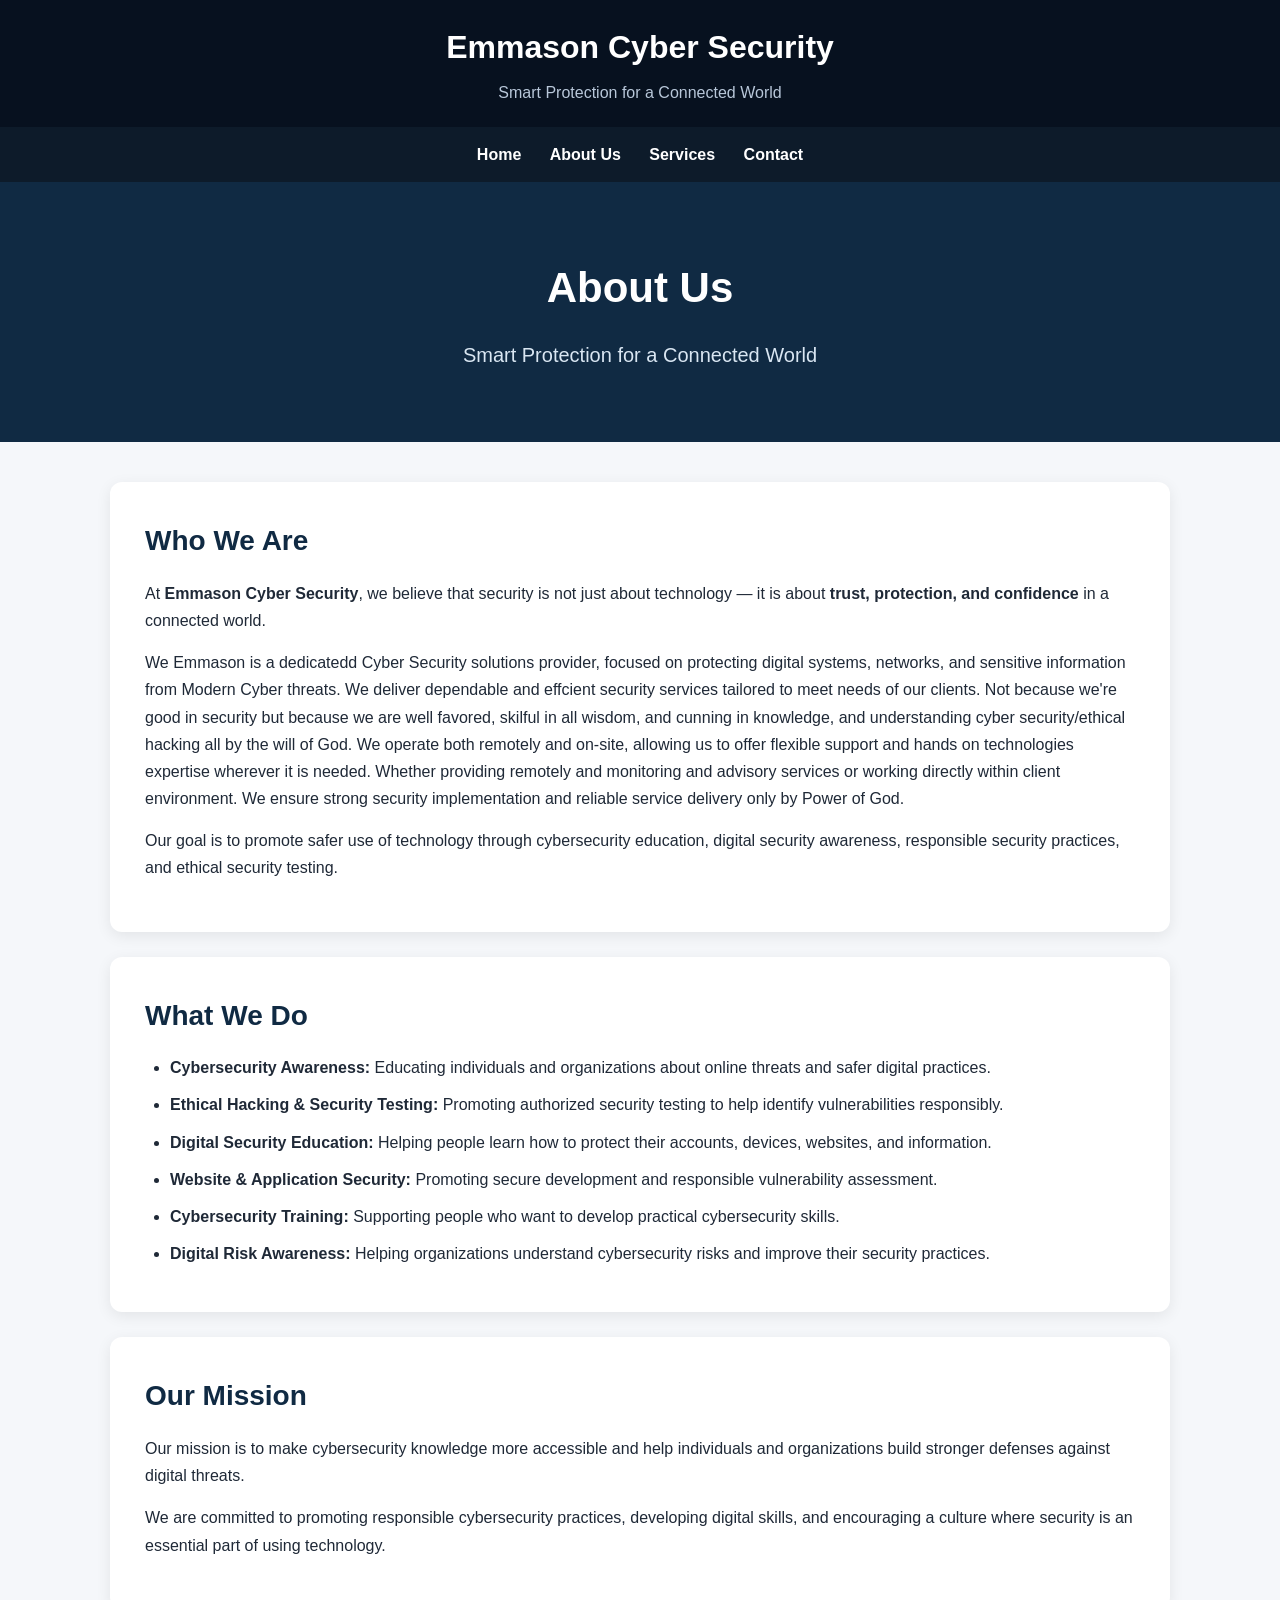
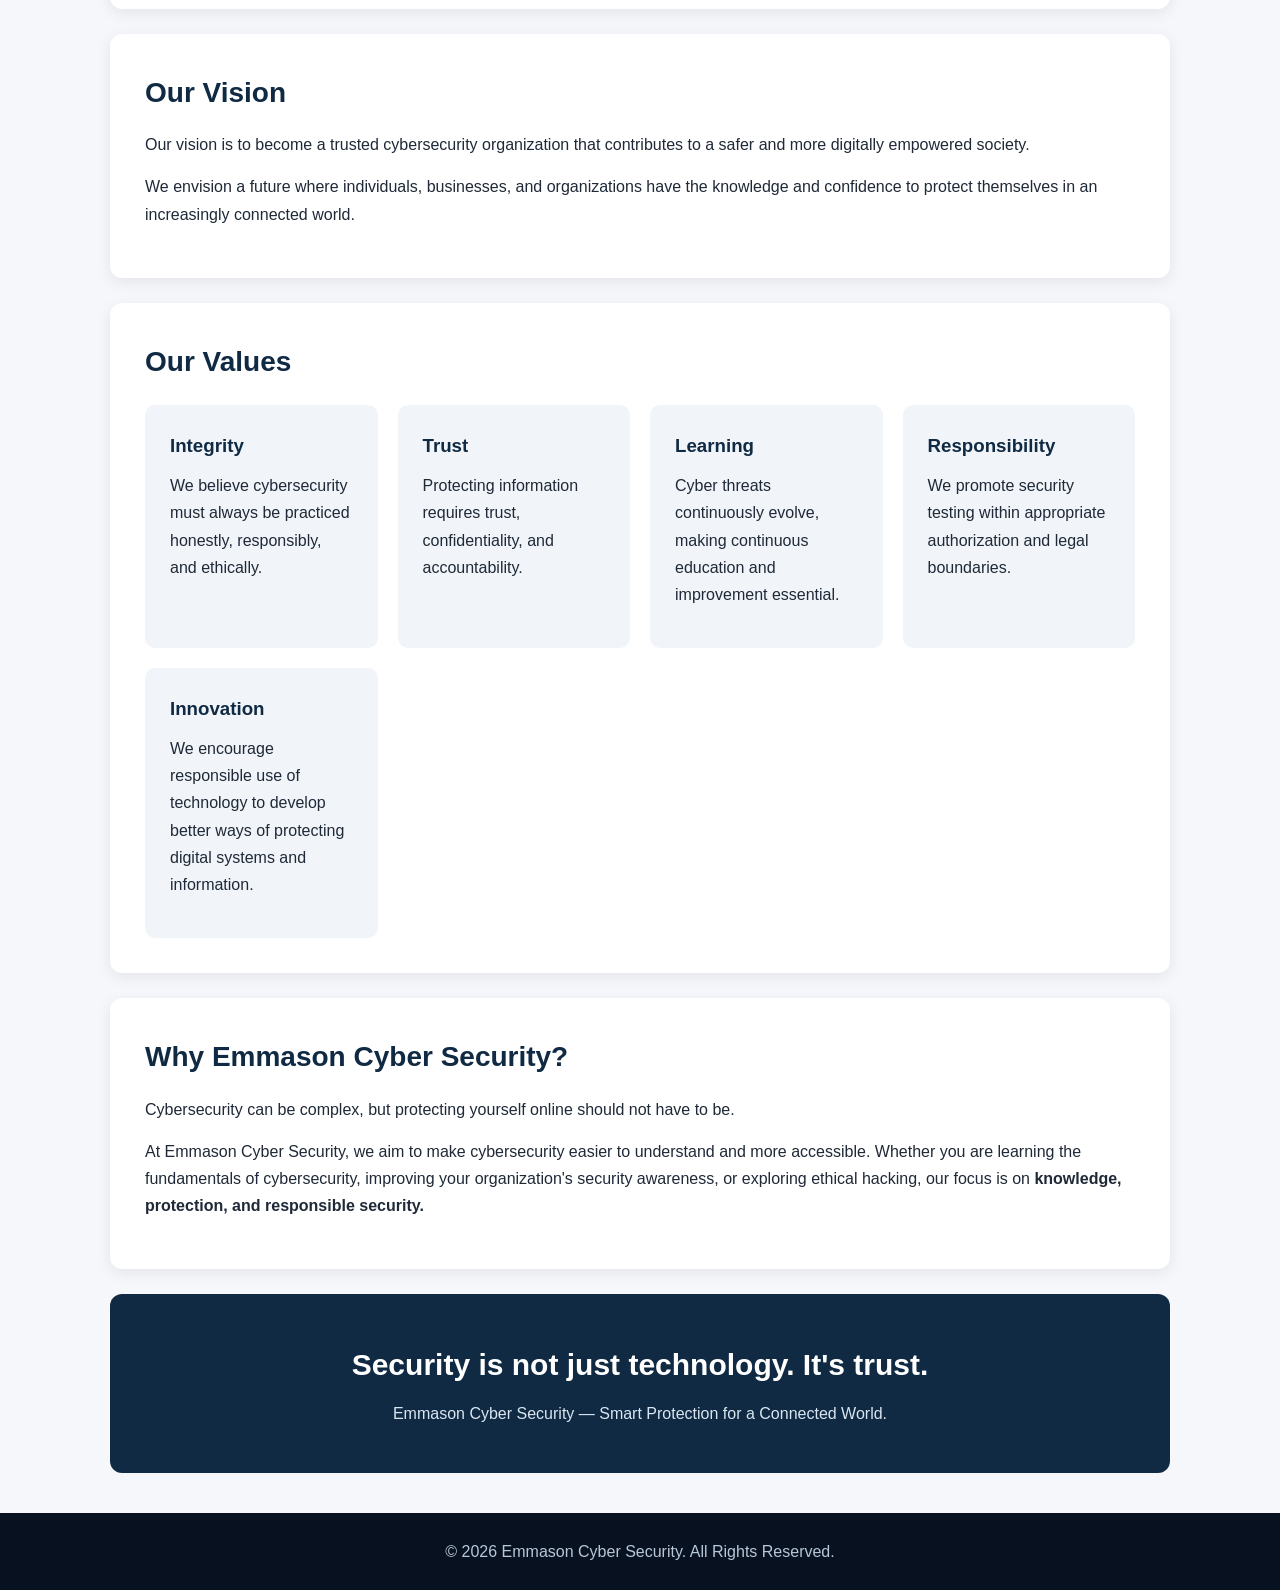
==== About Us.html @ 350886a6 "Add files via upload" ====
<!DOCTYPE html>
<html lang="en">
<head>
    <meta charset="UTF-8">
    <meta name="viewport" content="width=device-width, initial-scale=1.0">

    <title>About Us | Emmason Cyber Security</title>

    <meta name="description" content="Learn about Emmason Cyber Security, our mission, vision, values, and commitment to smart protection in a connected world.">

    <style>
        * {
            margin: 0;
            padding: 0;
            box-sizing: border-box;
        }

        body {
            font-family: Arial, Helvetica, sans-serif;
            line-height: 1.7;
            background: #f5f7fa;
            color: #1f2937;
        }

        header {
            background: #07111f;
            color: white;
            padding: 20px 8%;
            text-align: center;
        }

        header h1 {
            font-size: 32px;
            margin-bottom: 5px;
        }

        header p {
            color: #b8c7d9;
            font-size: 16px;
        }

        nav {
            background: #0d1b2a;
            padding: 14px;
            text-align: center;
        }

        nav a {
            color: white;
            text-decoration: none;
            margin: 0 12px;
            font-weight: bold;
        }

        nav a:hover {
            text-decoration: underline;
        }

        .hero {
            background: #102a43;
            color: white;
            text-align: center;
            padding: 70px 20px;
        }

        .hero h2 {
            font-size: 42px;
            margin-bottom: 15px;
        }

        .hero p {
            font-size: 20px;
            color: #d9e6f2;
        }

        .container {
            max-width: 1100px;
            margin: 40px auto;
            padding: 0 20px;
        }

        .section {
            background: white;
            padding: 35px;
            margin-bottom: 25px;
            border-radius: 12px;
            box-shadow: 0 4px 15px rgba(0,0,0,0.08);
        }

        .section h2 {
            color: #102a43;
            margin-bottom: 15px;
            font-size: 28px;
        }

        .section p {
            margin-bottom: 15px;
        }

        .values {
            display: grid;
            grid-template-columns: repeat(auto-fit, minmax(220px, 1fr));
            gap: 20px;
            margin-top: 20px;
        }

        .value-card {
            background: #f1f5f9;
            padding: 25px;
            border-radius: 10px;
        }

        .value-card h3 {
            color: #102a43;
            margin-bottom: 10px;
        }

        ul {
            padding-left: 25px;
        }

        li {
            margin-bottom: 10px;
        }

        .closing {
            text-align: center;
            background: #102a43;
            color: white;
            padding: 45px 25px;
            border-radius: 12px;
        }

        .closing h2 {
            font-size: 30px;
            margin-bottom: 10px;
        }

        .closing p {
            color: #d9e6f2;
        }

        footer {
            background: #07111f;
            color: #b8c7d9;
            text-align: center;
            padding: 25px;
            margin-top: 40px;
        }

        @media (max-width: 600px) {
            .hero h2 {
                font-size: 32px;
            }

            .section {
                padding: 25px;
            }

            nav a {
                display: inline-block;
                margin: 5px 8px;
            }
        }
    </style>
</head>

<body>

    <!-- Header -->
    <header>
        <h1>Emmason Cyber Security</h1>
        <p>Smart Protection for a Connected World</p>
    </header>

    <!-- Navigation -->
    <nav>
        <a href="index.html">Home</a>
        <a href="About Us.html">About Us</a>
        <a href="Services.html">Services</a>
        <a href="Contact.html">Contact</a>
    </nav>

    <!-- Hero Section -->
    <section class="hero">
        <h2>About Us</h2>
        <p>Smart Protection for a Connected World</p>
    </section>

    <main class="container">

        <!-- Who We Are -->
        <section class="section">
            <h2>Who We Are</h2>

            <p>
                At <strong>Emmason Cyber Security</strong>, we believe that
                security is not just about technology — it is about
                <strong>trust, protection, and confidence</strong> in a
                connected world.
            </p>

            <p>
               We Emmason is a dedicatedd Cyber Security solutions provider, focused
               on protecting digital systems, networks, and sensitive information from 
               Modern Cyber threats. We deliver dependable and effcient security services
               tailored to meet needs of our clients. Not because we're good in security
               but because we are well favored, skilful in all wisdom, and cunning in knowledge,
               and understanding cyber security/ethical hacking all by the will of God. We
                operate both remotely and on-site, allowing us to offer flexible support and 
                hands on technologies expertise wherever it is needed. Whether providing remotely
                and monitoring and advisory services or working directly within client environment.
                We ensure strong security implementation and reliable service delivery only by Power
                of God. 
        
            </p>

            <p>
                Our goal is to promote safer use of technology through
                cybersecurity education, digital security awareness,
                responsible security practices, and ethical security testing.
            </p>
        </section>

        <!-- What We Do -->
        <section class="section">
            <h2>What We Do</h2>

            <ul>
                <li>
                    <strong>Cybersecurity Awareness:</strong>
                    Educating individuals and organizations about online
                    threats and safer digital practices.
                </li>

                <li>
                    <strong>Ethical Hacking & Security Testing:</strong>
                    Promoting authorized security testing to help identify
                    vulnerabilities responsibly.
                </li>

                <li>
                    <strong>Digital Security Education:</strong>
                    Helping people learn how to protect their accounts,
                    devices, websites, and information.
                </li>

                <li>
                    <strong>Website & Application Security:</strong>
                    Promoting secure development and responsible
                    vulnerability assessment.
                </li>

                <li>
                    <strong>Cybersecurity Training:</strong>
                    Supporting people who want to develop practical
                    cybersecurity skills.
                </li>

                <li>
                    <strong>Digital Risk Awareness:</strong>
                    Helping organizations understand cybersecurity risks
                    and improve their security practices.
                </li>
            </ul>
        </section>

        <!-- Mission -->
        <section class="section">
            <h2>Our Mission</h2>

            <p>
                Our mission is to make cybersecurity knowledge more accessible
                and help individuals and organizations build stronger defenses
                against digital threats.
            </p>

            <p>
                We are committed to promoting responsible cybersecurity
                practices, developing digital skills, and encouraging a culture
                where security is an essential part of using technology.
            </p>
        </section>

        <!-- Vision -->
        <section class="section">
            <h2>Our Vision</h2>

            <p>
                Our vision is to become a trusted cybersecurity organization
                that contributes to a safer and more digitally empowered
                society.
            </p>

            <p>
                We envision a future where individuals, businesses, and
                organizations have the knowledge and confidence to protect
                themselves in an increasingly connected world.
            </p>
        </section>

        <!-- Values -->
        <section class="section">
            <h2>Our Values</h2>

            <div class="values">

                <div class="value-card">
                    <h3>Integrity</h3>
                    <p>
                        We believe cybersecurity must always be practiced
                        honestly, responsibly, and ethically.
                    </p>
                </div>

                <div class="value-card">
                    <h3>Trust</h3>
                    <p>
                        Protecting information requires trust,
                        confidentiality, and accountability.
                    </p>
                </div>

                <div class="value-card">
                    <h3>Learning</h3>
                    <p>
                        Cyber threats continuously evolve, making continuous
                        education and improvement essential.
                    </p>
                </div>

                <div class="value-card">
                    <h3>Responsibility</h3>
                    <p>
                        We promote security testing within appropriate
                        authorization and legal boundaries.
                    </p>
                </div>

                <div class="value-card">
                    <h3>Innovation</h3>
                    <p>
                        We encourage responsible use of technology to develop
                        better ways of protecting digital systems and information.
                    </p>
                </div>

            </div>
        </section>

        <!-- Why Emmason -->
        <section class="section">
            <h2>Why Emmason Cyber Security?</h2>

            <p>
                Cybersecurity can be complex, but protecting yourself online
                should not have to be.
            </p>

            <p>
                At Emmason Cyber Security, we aim to make cybersecurity easier
                to understand and more accessible. Whether you are learning
                the fundamentals of cybersecurity, improving your organization's
                security awareness, or exploring ethical hacking, our focus is
                on <strong>knowledge, protection, and responsible security.</strong>
            </p>
        </section>

        <!-- Closing -->
        <section class="closing">
            <h2>Security is not just technology. It's trust.</h2>
            <p>
                Emmason Cyber Security — Smart Protection for a Connected World.
            </p>
        </section>

    </main>

    <!-- Footer -->
    <footer>
        <p>&copy; 2026 Emmason Cyber Security. All Rights Reserved.</p>
    </footer>

</body> 
</html>
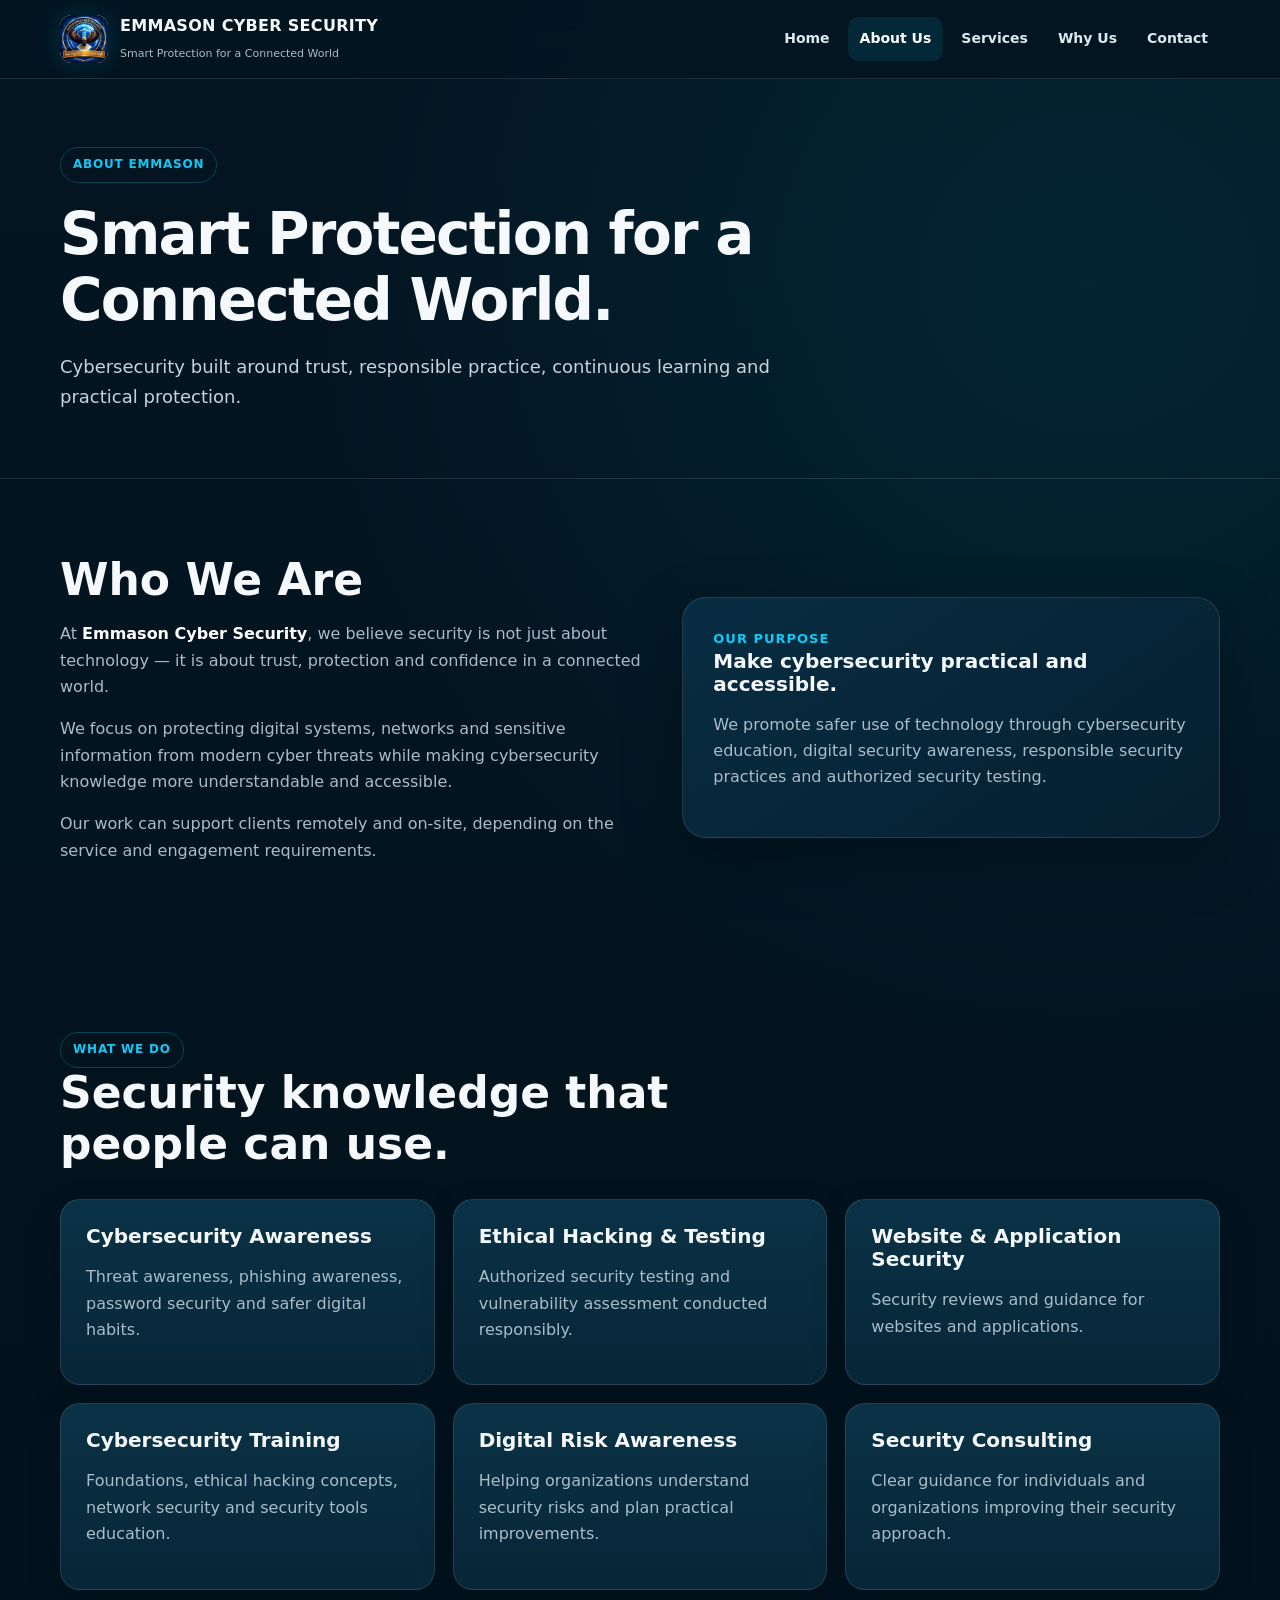
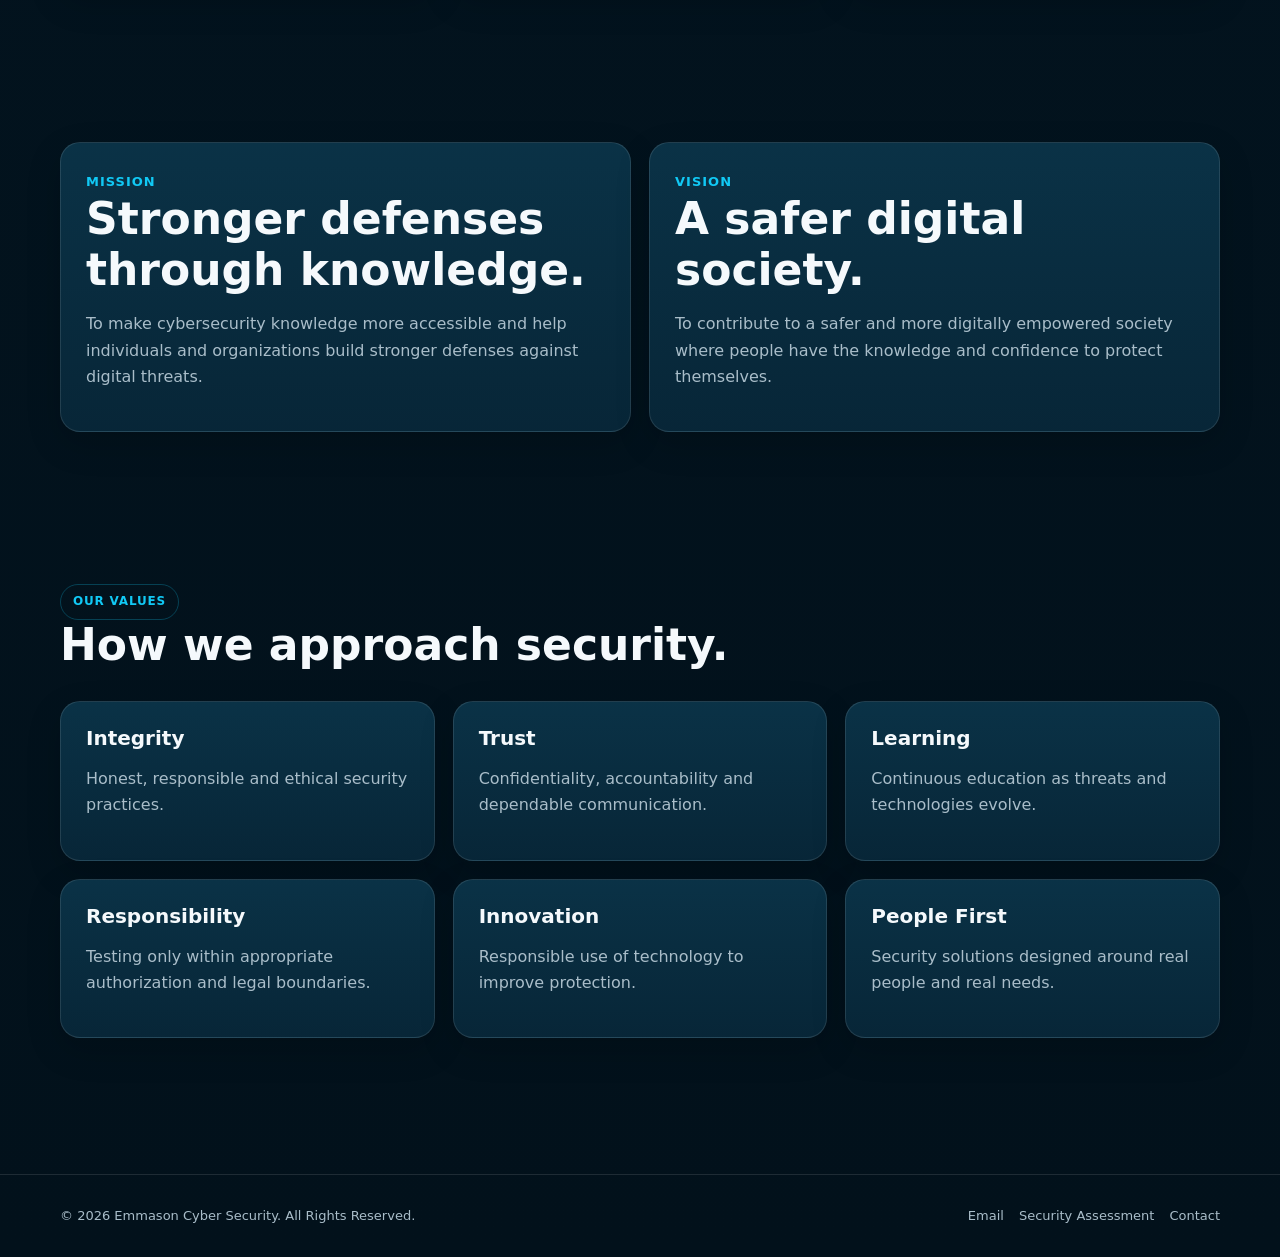
==== commit 29899e57: "Add files via upload" ====
--- a/About Us.html
+++ b/About Us.html
@@ -1,385 +1,20 @@
-<!DOCTYPE html>
-<html lang="en">
-<head>
-    <meta charset="UTF-8">
-    <meta name="viewport" content="width=device-width, initial-scale=1.0">
-
-    <title>About Us | Emmason Cyber Security</title>
-
-    <meta name="description" content="Learn about Emmason Cyber Security, our mission, vision, values, and commitment to smart protection in a connected world.">
-
-    <style>
-        * {
-            margin: 0;
-            padding: 0;
-            box-sizing: border-box;
-        }
-
-        body {
-            font-family: Arial, Helvetica, sans-serif;
-            line-height: 1.7;
-            background: #f5f7fa;
-            color: #1f2937;
-        }
-
-        header {
-            background: #07111f;
-            color: white;
-            padding: 20px 8%;
-            text-align: center;
-        }
-
-        header h1 {
-            font-size: 32px;
-            margin-bottom: 5px;
-        }
-
-        header p {
-            color: #b8c7d9;
-            font-size: 16px;
-        }
-
-        nav {
-            background: #0d1b2a;
-            padding: 14px;
-            text-align: center;
-        }
-
-        nav a {
-            color: white;
-            text-decoration: none;
-            margin: 0 12px;
-            font-weight: bold;
-        }
-
-        nav a:hover {
-            text-decoration: underline;
-        }
-
-        .hero {
-            background: #102a43;
-            color: white;
-            text-align: center;
-            padding: 70px 20px;
-        }
-
-        .hero h2 {
-            font-size: 42px;
-            margin-bottom: 15px;
-        }
-
-        .hero p {
-            font-size: 20px;
-            color: #d9e6f2;
-        }
-
-        .container {
-            max-width: 1100px;
-            margin: 40px auto;
-            padding: 0 20px;
-        }
-
-        .section {
-            background: white;
-            padding: 35px;
-            margin-bottom: 25px;
-            border-radius: 12px;
-            box-shadow: 0 4px 15px rgba(0,0,0,0.08);
-        }
-
-        .section h2 {
-            color: #102a43;
-            margin-bottom: 15px;
-            font-size: 28px;
-        }
-
-        .section p {
-            margin-bottom: 15px;
-        }
-
-        .values {
-            display: grid;
-            grid-template-columns: repeat(auto-fit, minmax(220px, 1fr));
-            gap: 20px;
-            margin-top: 20px;
-        }
-
-        .value-card {
-            background: #f1f5f9;
-            padding: 25px;
-            border-radius: 10px;
-        }
-
-        .value-card h3 {
-            color: #102a43;
-            margin-bottom: 10px;
-        }
-
-        ul {
-            padding-left: 25px;
-        }
-
-        li {
-            margin-bottom: 10px;
-        }
-
-        .closing {
-            text-align: center;
-            background: #102a43;
-            color: white;
-            padding: 45px 25px;
-            border-radius: 12px;
-        }
-
-        .closing h2 {
-            font-size: 30px;
-            margin-bottom: 10px;
-        }
-
-        .closing p {
-            color: #d9e6f2;
-        }
-
-        footer {
-            background: #07111f;
-            color: #b8c7d9;
-            text-align: center;
-            padding: 25px;
-            margin-top: 40px;
-        }
-
-        @media (max-width: 600px) {
-            .hero h2 {
-                font-size: 32px;
-            }
-
-            .section {
-                padding: 25px;
-            }
-
-            nav a {
-                display: inline-block;
-                margin: 5px 8px;
-            }
-        }
-    </style>
-</head>
-
-<body>
-
-    <!-- Header -->
-    <header>
-        <h1>Emmason Cyber Security</h1>
-        <p>Smart Protection for a Connected World</p>
-    </header>
-
-    <!-- Navigation -->
-    <nav>
-        <a href="index.html">Home</a>
-        <a href="About Us.html">About Us</a>
-        <a href="Services.html">Services</a>
-        <a href="Contact.html">Contact</a>
-    </nav>
-
-    <!-- Hero Section -->
-    <section class="hero">
-        <h2>About Us</h2>
-        <p>Smart Protection for a Connected World</p>
-    </section>
-
-    <main class="container">
-
-        <!-- Who We Are -->
-        <section class="section">
-            <h2>Who We Are</h2>
-
-            <p>
-                At <strong>Emmason Cyber Security</strong>, we believe that
-                security is not just about technology — it is about
-                <strong>trust, protection, and confidence</strong> in a
-                connected world.
-            </p>
-
-            <p>
-               We Emmason is a dedicatedd Cyber Security solutions provider, focused
-               on protecting digital systems, networks, and sensitive information from 
-               Modern Cyber threats. We deliver dependable and effcient security services
-               tailored to meet needs of our clients. Not because we're good in security
-               but because we are well favored, skilful in all wisdom, and cunning in knowledge,
-               and understanding cyber security/ethical hacking all by the will of God. We
-                operate both remotely and on-site, allowing us to offer flexible support and 
-                hands on technologies expertise wherever it is needed. Whether providing remotely
-                and monitoring and advisory services or working directly within client environment.
-                We ensure strong security implementation and reliable service delivery only by Power
-                of God. 
-        
-            </p>
-
-            <p>
-                Our goal is to promote safer use of technology through
-                cybersecurity education, digital security awareness,
-                responsible security practices, and ethical security testing.
-            </p>
-        </section>
-
-        <!-- What We Do -->
-        <section class="section">
-            <h2>What We Do</h2>
-
-            <ul>
-                <li>
-                    <strong>Cybersecurity Awareness:</strong>
-                    Educating individuals and organizations about online
-                    threats and safer digital practices.
-                </li>
-
-                <li>
-                    <strong>Ethical Hacking & Security Testing:</strong>
-                    Promoting authorized security testing to help identify
-                    vulnerabilities responsibly.
-                </li>
-
-                <li>
-                    <strong>Digital Security Education:</strong>
-                    Helping people learn how to protect their accounts,
-                    devices, websites, and information.
-                </li>
-
-                <li>
-                    <strong>Website & Application Security:</strong>
-                    Promoting secure development and responsible
-                    vulnerability assessment.
-                </li>
-
-                <li>
-                    <strong>Cybersecurity Training:</strong>
-                    Supporting people who want to develop practical
-                    cybersecurity skills.
-                </li>
-
-                <li>
-                    <strong>Digital Risk Awareness:</strong>
-                    Helping organizations understand cybersecurity risks
-                    and improve their security practices.
-                </li>
-            </ul>
-        </section>
-
-        <!-- Mission -->
-        <section class="section">
-            <h2>Our Mission</h2>
-
-            <p>
-                Our mission is to make cybersecurity knowledge more accessible
-                and help individuals and organizations build stronger defenses
-                against digital threats.
-            </p>
-
-            <p>
-                We are committed to promoting responsible cybersecurity
-                practices, developing digital skills, and encouraging a culture
-                where security is an essential part of using technology.
-            </p>
-        </section>
-
-        <!-- Vision -->
-        <section class="section">
-            <h2>Our Vision</h2>
-
-            <p>
-                Our vision is to become a trusted cybersecurity organization
-                that contributes to a safer and more digitally empowered
-                society.
-            </p>
-
-            <p>
-                We envision a future where individuals, businesses, and
-                organizations have the knowledge and confidence to protect
-                themselves in an increasingly connected world.
-            </p>
-        </section>
-
-        <!-- Values -->
-        <section class="section">
-            <h2>Our Values</h2>
-
-            <div class="values">
-
-                <div class="value-card">
-                    <h3>Integrity</h3>
-                    <p>
-                        We believe cybersecurity must always be practiced
-                        honestly, responsibly, and ethically.
-                    </p>
-                </div>
-
-                <div class="value-card">
-                    <h3>Trust</h3>
-                    <p>
-                        Protecting information requires trust,
-                        confidentiality, and accountability.
-                    </p>
-                </div>
-
-                <div class="value-card">
-                    <h3>Learning</h3>
-                    <p>
-                        Cyber threats continuously evolve, making continuous
-                        education and improvement essential.
-                    </p>
-                </div>
-
-                <div class="value-card">
-                    <h3>Responsibility</h3>
-                    <p>
-                        We promote security testing within appropriate
-                        authorization and legal boundaries.
-                    </p>
-                </div>
-
-                <div class="value-card">
-                    <h3>Innovation</h3>
-                    <p>
-                        We encourage responsible use of technology to develop
-                        better ways of protecting digital systems and information.
-                    </p>
-                </div>
-
-            </div>
-        </section>
-
-        <!-- Why Emmason -->
-        <section class="section">
-            <h2>Why Emmason Cyber Security?</h2>
-
-            <p>
-                Cybersecurity can be complex, but protecting yourself online
-                should not have to be.
-            </p>
-
-            <p>
-                At Emmason Cyber Security, we aim to make cybersecurity easier
-                to understand and more accessible. Whether you are learning
-                the fundamentals of cybersecurity, improving your organization's
-                security awareness, or exploring ethical hacking, our focus is
-                on <strong>knowledge, protection, and responsible security.</strong>
-            </p>
-        </section>
-
-        <!-- Closing -->
-        <section class="closing">
-            <h2>Security is not just technology. It's trust.</h2>
-            <p>
-                Emmason Cyber Security — Smart Protection for a Connected World.
-            </p>
-        </section>
-
-    </main>
-
-    <!-- Footer -->
-    <footer>
-        <p>&copy; 2026 Emmason Cyber Security. All Rights Reserved.</p>
-    </footer>
-
-</body> 
-</html> +<!doctype html><html lang="en"><head><meta charset="utf-8"><meta name="viewport" content="width=device-width,initial-scale=1">
+<title>About Us | Emmason Cyber Security</title><meta name="description" content="Learn about Emmason Cyber Security, our mission, vision, values and practical approach."><link rel="stylesheet" href="styles.css"></head><body><header><div class="container nav">
+<a class="brand" href="index.html"><span class="logo"><img src="2026%20LOGO.png" alt="Emmason Cyber Security logo"></span><span><span class="brand-name">EMMASON CYBER SECURITY</span><br><span class="brand-tag">Smart Protection for a Connected World</span></span></a>
+<button class="menu-toggle" id="menuToggle" aria-label="Open navigation" aria-expanded="false">☰</button>
+<nav class="nav-links" id="navLinks"><a href="index.html" class="">Home</a><a href="About Us.html" class="active">About Us</a><a href="Services.html" class="">Services</a><a href="Why-Us.html" class="">Why Us</a><a href="Contact.html" class="">Contact</a></nav></div></header><main><section class="page-hero"><div class="container"><span class="eyebrow">ABOUT EMMASON</span><h1>Smart Protection for a Connected World.</h1><p class="lead">Cybersecurity built around trust, responsible practice, continuous learning and practical protection.</p></div></section>
+<section class="section"><div class="container split"><div><h2>Who We Are</h2><p class="muted">At <strong style="color:#fff">Emmason Cyber Security</strong>, we believe security is not just about technology — it is about trust, protection and confidence in a connected world.</p><p class="muted">We focus on protecting digital systems, networks and sensitive information from modern cyber threats while making cybersecurity knowledge more understandable and accessible.</p><p class="muted">Our work can support clients remotely and on-site, depending on the service and engagement requirements.</p></div><div class="panel"><div class="number">OUR PURPOSE</div><h3>Make cybersecurity practical and accessible.</h3><p class="muted">We promote safer use of technology through cybersecurity education, digital security awareness, responsible security practices and authorized security testing.</p></div></div></section>
+<section class="section"><div class="container"><div class="section-head"><span class="eyebrow">WHAT WE DO</span><h2>Security knowledge that people can use.</h2></div><div class="grid grid-3">
+<div class="card"><h3>Cybersecurity Awareness</h3><p class="muted">Threat awareness, phishing awareness, password security and safer digital habits.</p></div>
+<div class="card"><h3>Ethical Hacking & Testing</h3><p class="muted">Authorized security testing and vulnerability assessment conducted responsibly.</p></div>
+<div class="card"><h3>Website & Application Security</h3><p class="muted">Security reviews and guidance for websites and applications.</p></div>
+<div class="card"><h3>Cybersecurity Training</h3><p class="muted">Foundations, ethical hacking concepts, network security and security tools education.</p></div>
+<div class="card"><h3>Digital Risk Awareness</h3><p class="muted">Helping organizations understand security risks and plan practical improvements.</p></div>
+<div class="card"><h3>Security Consulting</h3><p class="muted">Clear guidance for individuals and organizations improving their security approach.</p></div>
+</div></div></section>
+<section class="section"><div class="container grid grid-2"><div class="card"><span class="number">MISSION</span><h2>Stronger defenses through knowledge.</h2><p class="muted">To make cybersecurity knowledge more accessible and help individuals and organizations build stronger defenses against digital threats.</p></div><div class="card"><span class="number">VISION</span><h2>A safer digital society.</h2><p class="muted">To contribute to a safer and more digitally empowered society where people have the knowledge and confidence to protect themselves.</p></div></div></section>
+<section class="section"><div class="container"><div class="section-head"><span class="eyebrow">OUR VALUES</span><h2>How we approach security.</h2></div><div class="grid grid-3">
+<div class="card"><h3>Integrity</h3><p class="muted">Honest, responsible and ethical security practices.</p></div><div class="card"><h3>Trust</h3><p class="muted">Confidentiality, accountability and dependable communication.</p></div><div class="card"><h3>Learning</h3><p class="muted">Continuous education as threats and technologies evolve.</p></div><div class="card"><h3>Responsibility</h3><p class="muted">Testing only within appropriate authorization and legal boundaries.</p></div><div class="card"><h3>Innovation</h3><p class="muted">Responsible use of technology to improve protection.</p></div><div class="card"><h3>People First</h3><p class="muted">Security solutions designed around real people and real needs.</p></div>
+</div></div></section>
+</main><footer><div class="container footer-grid"><div>© 2026 Emmason Cyber Security. All Rights Reserved.</div><div class="footer-links"><a href="mailto:info@emmasoncybersecurity.com">Email</a><a href="Get%20a%20Security%20Assessment.html">Security Assessment</a><a href="Contact.html">Contact</a></div></div></footer>
+<script>const m=document.getElementById('menuToggle'),n=document.getElementById('navLinks');if(m){m.addEventListener('click',()=>{const o=n.classList.toggle('show');m.setAttribute('aria-expanded',o)});n.querySelectorAll('a').forEach(a=>a.addEventListener('click',()=>n.classList.remove('show')))}</script></body></html>
--- a/styles.css
+++ b/styles.css
@@ -0,0 +1,63 @@
+
+:root{
+  --navy:#031521; --navy2:#062d42; --panel:#08283a; --panel2:#0b354a;
+  --text:#f5f9fc; --muted:#a9bdc9; --gold:#d9b44a; --cyan:#11c9f5;
+  --blue:#2878ff; --border:rgba(255,255,255,.11); --radius:20px;
+  --shadow:0 20px 60px rgba(0,0,0,.28); --max:1160px;
+}
+*{box-sizing:border-box}
+html{scroll-behavior:smooth;scroll-padding-top:90px}
+body{margin:0;font-family:Inter,system-ui,-apple-system,"Segoe UI",Roboto,Arial,sans-serif;
+background:radial-gradient(circle at 85% 10%,rgba(17,201,245,.09),transparent 28%),linear-gradient(180deg,var(--navy),#02111b 100%);
+color:var(--text);line-height:1.65}
+a{color:inherit}.container{width:min(var(--max),92%);margin:auto}
+header{position:sticky;top:0;z-index:1000;background:rgba(3,21,33,.92);backdrop-filter:blur(16px);
+border-bottom:1px solid var(--border)}
+.nav{min-height:78px;display:flex;align-items:center;justify-content:space-between;gap:20px}
+.brand{display:flex;align-items:center;gap:12px;text-decoration:none;min-width:0}
+.logo{width:48px;height:48px;border-radius:12px;overflow:hidden;flex:none;background:#fff;box-shadow:0 0 25px rgba(17,201,245,.16)}
+.logo img{width:100%;height:100%;object-fit:cover}.brand-name{font-weight:900;letter-spacing:.3px}
+.brand-tag{font-size:11px;color:var(--muted)}
+.nav-links{display:flex;align-items:center;gap:6px}.nav-links a{padding:10px 12px;border-radius:10px;text-decoration:none;color:#dce9ef;font-weight:700;font-size:14px}
+.nav-links a:hover,.nav-links a.active{background:rgba(17,201,245,.1);color:#fff}
+.menu-toggle{display:none;background:none;border:1px solid var(--border);color:#fff;border-radius:10px;padding:8px 10px;font-size:22px}
+.btn{display:inline-flex;align-items:center;justify-content:center;gap:8px;border-radius:12px;padding:13px 18px;
+font-weight:900;text-decoration:none;border:1px solid transparent;transition:.2s;cursor:pointer}
+.btn-primary{background:linear-gradient(135deg,var(--cyan),#3ea4ff);color:#03202e;box-shadow:0 10px 30px rgba(17,201,245,.18)}
+.btn-primary:hover{transform:translateY(-2px)}.btn-secondary{border-color:#31576a;background:rgba(255,255,255,.02)}
+.btn-secondary:hover{border-color:var(--cyan);background:rgba(17,201,245,.07)}
+.hero{padding:92px 0 76px;position:relative;overflow:hidden}
+.hero:before{content:"";position:absolute;width:500px;height:500px;border:1px solid rgba(17,201,245,.08);border-radius:50%;right:-220px;top:-180px}
+.eyebrow{display:inline-flex;padding:7px 12px;border:1px solid rgba(17,201,245,.25);border-radius:999px;color:var(--cyan);font-size:12px;font-weight:900;letter-spacing:.8px}
+h1,h2,h3{line-height:1.15}h1{font-size:clamp(42px,6vw,72px);margin:18px 0 18px;max-width:850px;letter-spacing:-1.8px}
+h2{font-size:clamp(28px,4vw,44px);margin:0 0 14px}h3{font-size:20px;margin:0 0 9px}
+.lead{font-size:19px;color:#c6d5dd;max-width:760px}.muted{color:var(--muted)}
+.actions{display:flex;flex-wrap:wrap;gap:12px;margin-top:28px}
+.section{padding:76px 0}.section-head{max-width:760px;margin-bottom:30px}
+.grid{display:grid;gap:18px}.grid-3{grid-template-columns:repeat(3,1fr)}.grid-2{grid-template-columns:repeat(2,1fr)}
+.card{background:linear-gradient(180deg,rgba(11,53,74,.92),rgba(8,40,58,.92));border:1px solid var(--border);
+border-radius:var(--radius);padding:25px;box-shadow:0 12px 35px rgba(0,0,0,.16)}
+.card:hover{border-color:rgba(17,201,245,.32)}.icon{font-size:30px;margin-bottom:12px}.number{color:var(--cyan);font-weight:900;font-size:13px;letter-spacing:1px}
+.checks{display:grid;gap:12px;margin-top:22px}.check{display:flex;gap:10px;align-items:flex-start;color:#d9e7ed}.check b{color:var(--cyan)}
+.split{display:grid;grid-template-columns:1.05fr .95fr;gap:28px;align-items:center}
+.panel{background:linear-gradient(145deg,#082d42,#061f30);border:1px solid var(--border);border-radius:24px;padding:30px;box-shadow:var(--shadow)}
+.stat-grid{display:grid;grid-template-columns:repeat(3,1fr);gap:10px;margin-top:18px}.stat{padding:16px;border:1px solid var(--border);border-radius:14px;background:rgba(255,255,255,.025)}
+.stat strong{display:block;font-size:23px}.stat span{font-size:12px;color:var(--muted)}
+.page-hero{padding:68px 0 48px;border-bottom:1px solid var(--border)}
+.page-hero h1{font-size:clamp(38px,5vw,58px);margin-bottom:12px}.page-hero .lead{font-size:18px}
+.service-list{display:grid;gap:10px;margin:18px 0 0;padding:0;list-style:none}.service-list li{color:#d5e3e9}.service-list li:before{content:"✓";color:var(--cyan);font-weight:900;margin-right:9px}
+.quote{border-left:3px solid var(--gold);padding:10px 0 10px 18px;color:#e7eef2;font-size:18px}
+.cta{padding:38px;border-radius:24px;background:linear-gradient(135deg,rgba(17,201,245,.12),rgba(40,120,255,.09));border:1px solid rgba(17,201,245,.22)}
+form{display:grid;gap:15px}label{font-size:13px;font-weight:800;color:#dbe7ed}input,select,textarea{
+width:100%;padding:14px 15px;border:1px solid #285267;border-radius:12px;background:#041d2b;color:#fff;font:inherit;outline:none}
+input:focus,select:focus,textarea:focus{border-color:var(--cyan);box-shadow:0 0 0 3px rgba(17,201,245,.09)}
+textarea{min-height:150px;resize:vertical}.form-grid{display:grid;grid-template-columns:1fr 1fr;gap:15px}
+.notice{padding:14px 16px;border:1px solid rgba(217,180,74,.25);background:rgba(217,180,74,.07);border-radius:12px;color:#e9dfbd;font-size:13px}
+footer{margin-top:60px;border-top:1px solid var(--border);padding:30px 0;color:var(--muted);font-size:13px}
+.footer-grid{display:flex;justify-content:space-between;gap:20px;align-items:center}.footer-links{display:flex;gap:15px;flex-wrap:wrap}.footer-links a{text-decoration:none}
+@media(max-width:850px){.nav-links{display:none;position:absolute;top:78px;left:4%;right:4%;padding:10px;background:#041b2a;border:1px solid var(--border);border-radius:16px;flex-direction:column;align-items:stretch}.nav-links.show{display:flex}.nav-links a{padding:12px}.menu-toggle{display:block}.grid-3{grid-template-columns:1fr 1fr}.split{grid-template-columns:1fr}}
+@media(max-width:600px){.hero{padding:68px 0 58px}.section{padding:58px 0}.grid-3,.grid-2,.form-grid,.stat-grid{grid-template-columns:1fr}h1{letter-spacing:-1px}.footer-grid{flex-direction:column;align-items:flex-start}.brand-tag{display:none}}
+
+.grid-4{grid-template-columns:repeat(4,1fr)}
+@media(max-width:1000px){.grid-4{grid-template-columns:repeat(2,1fr)}}
+@media(max-width:600px){.grid-4{grid-template-columns:1fr}}
